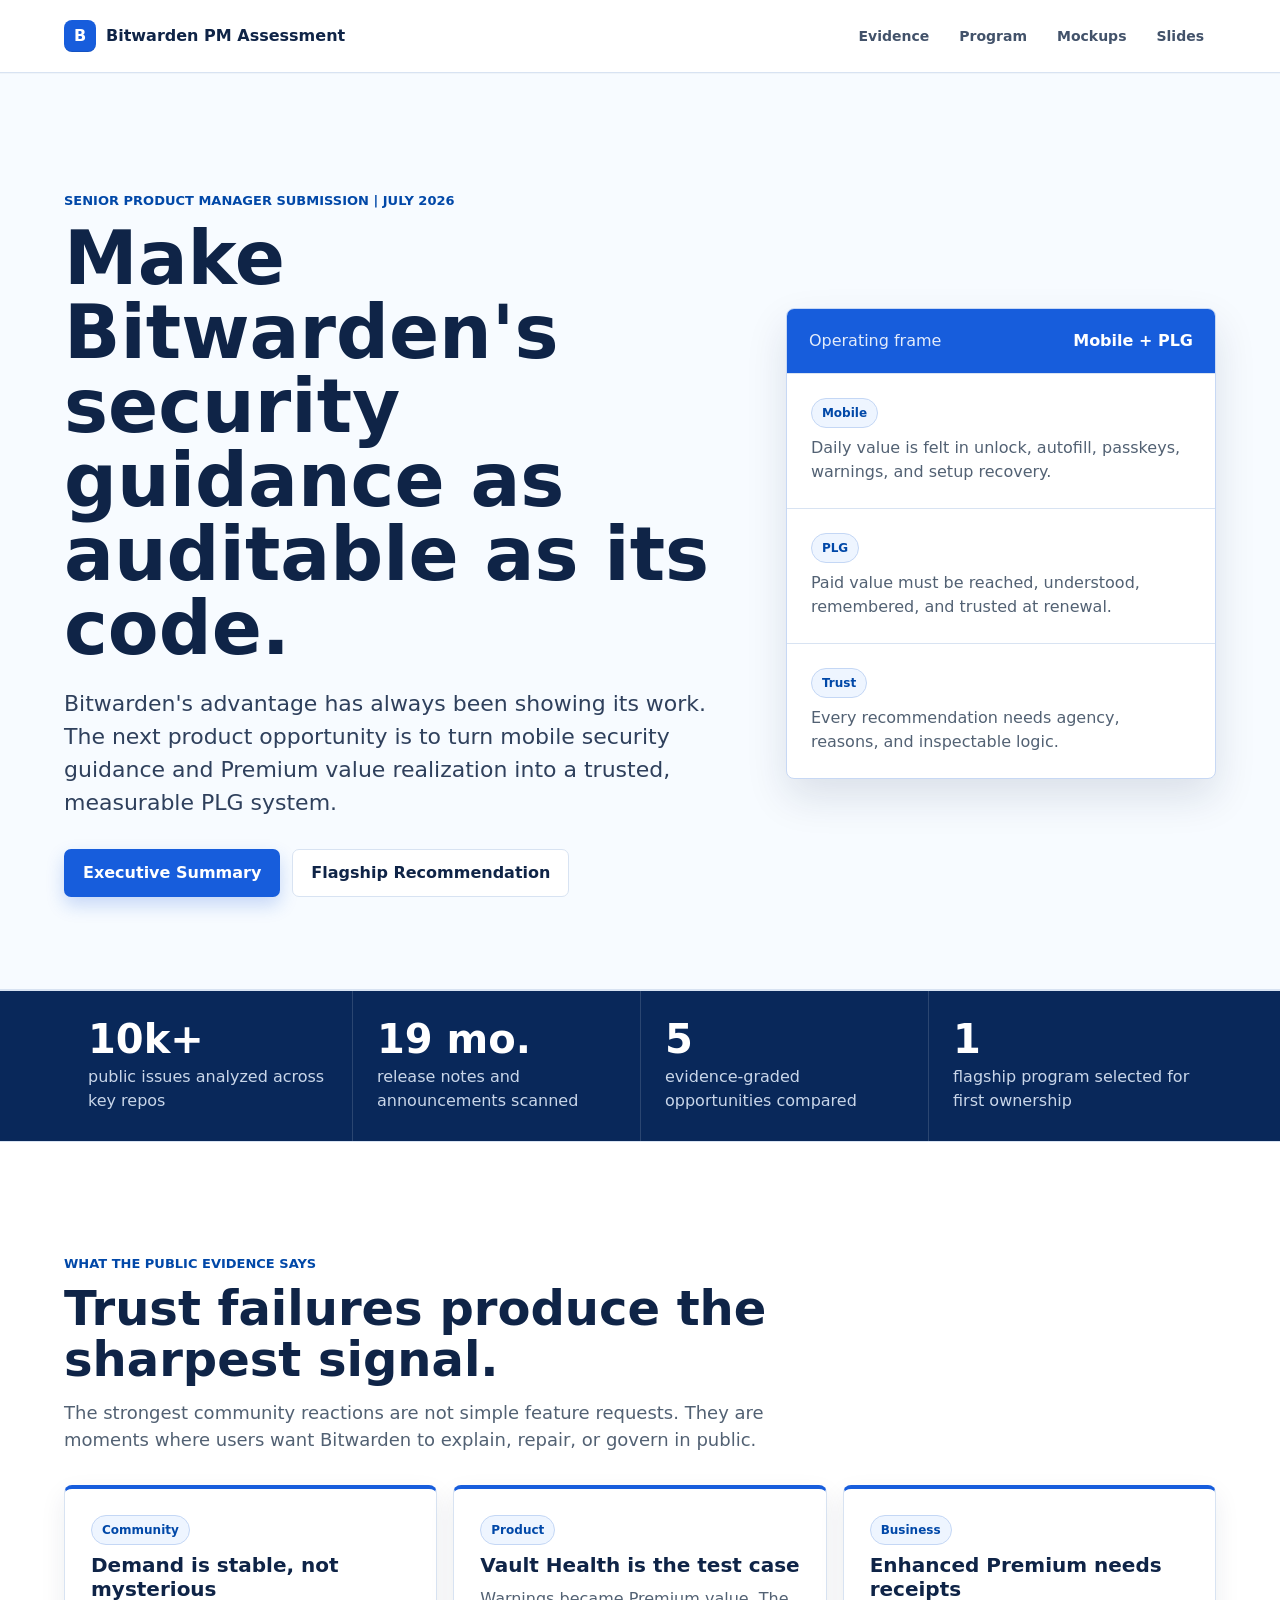
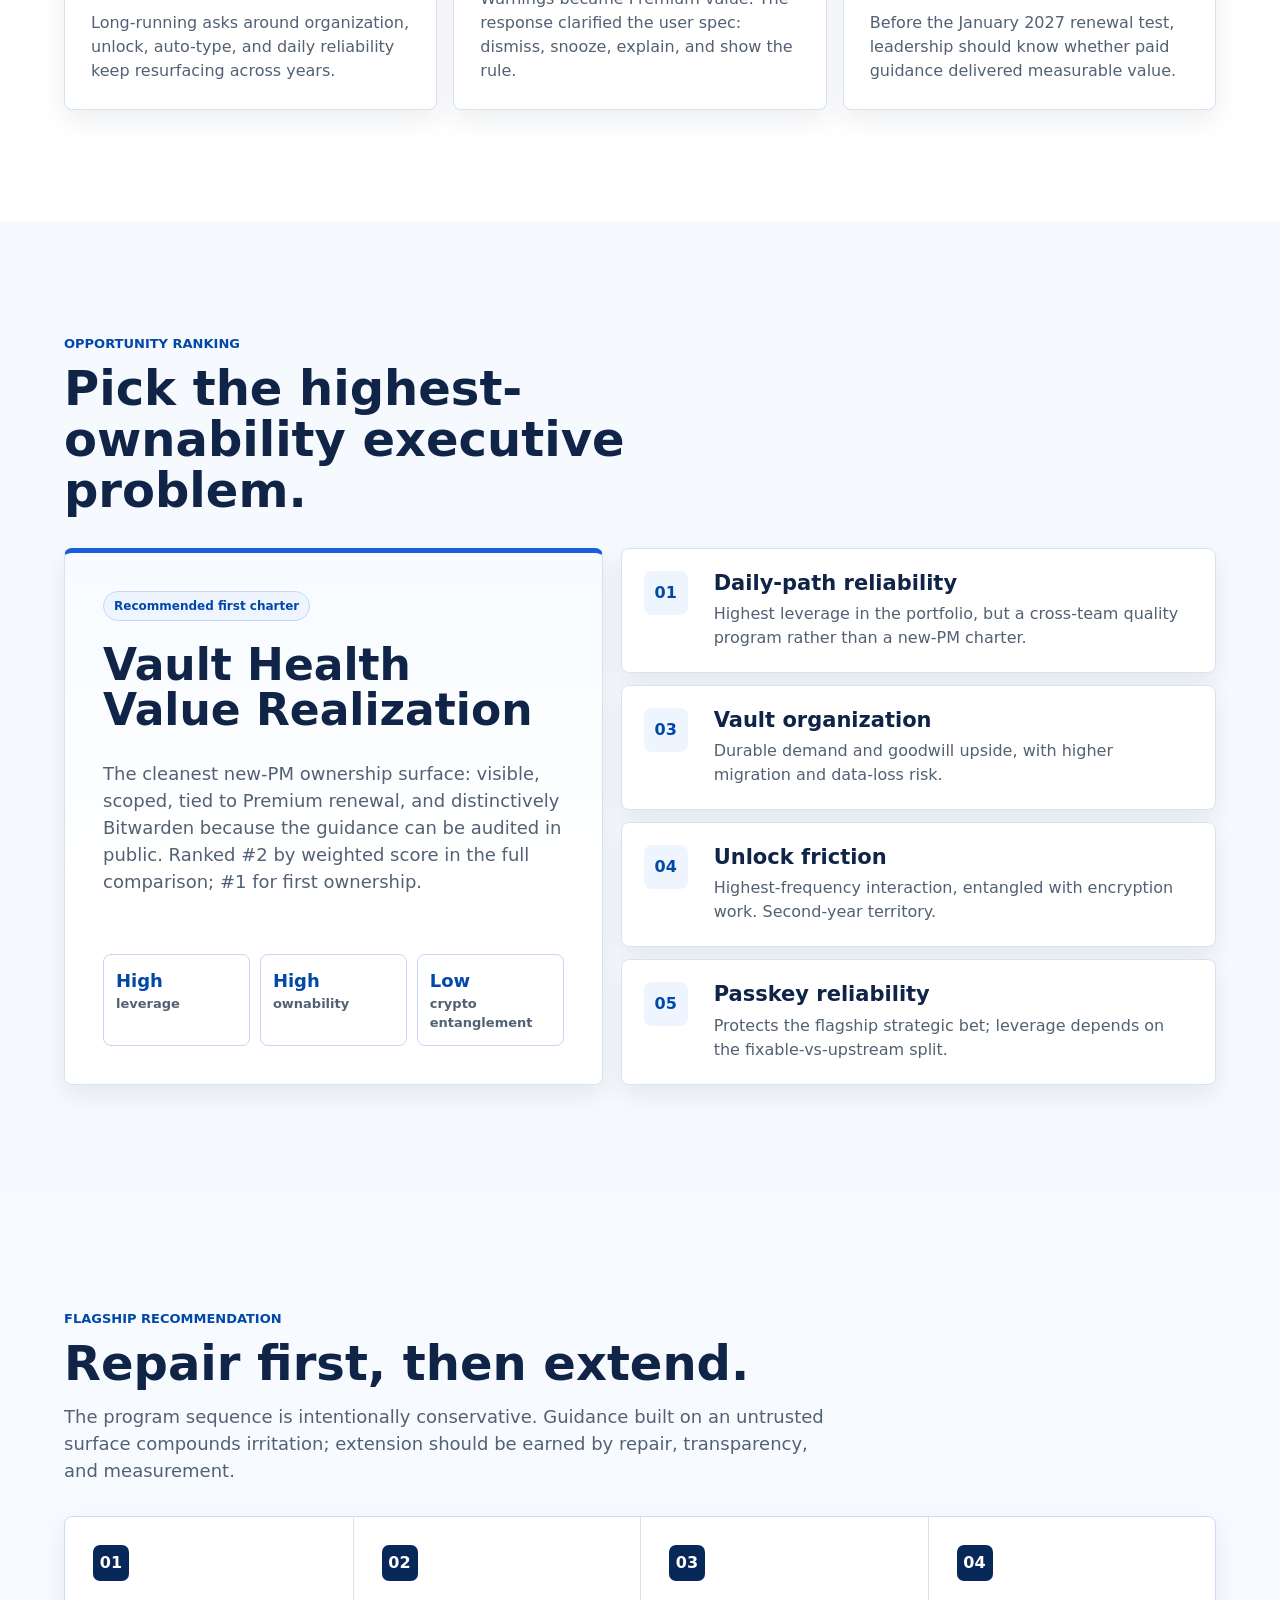
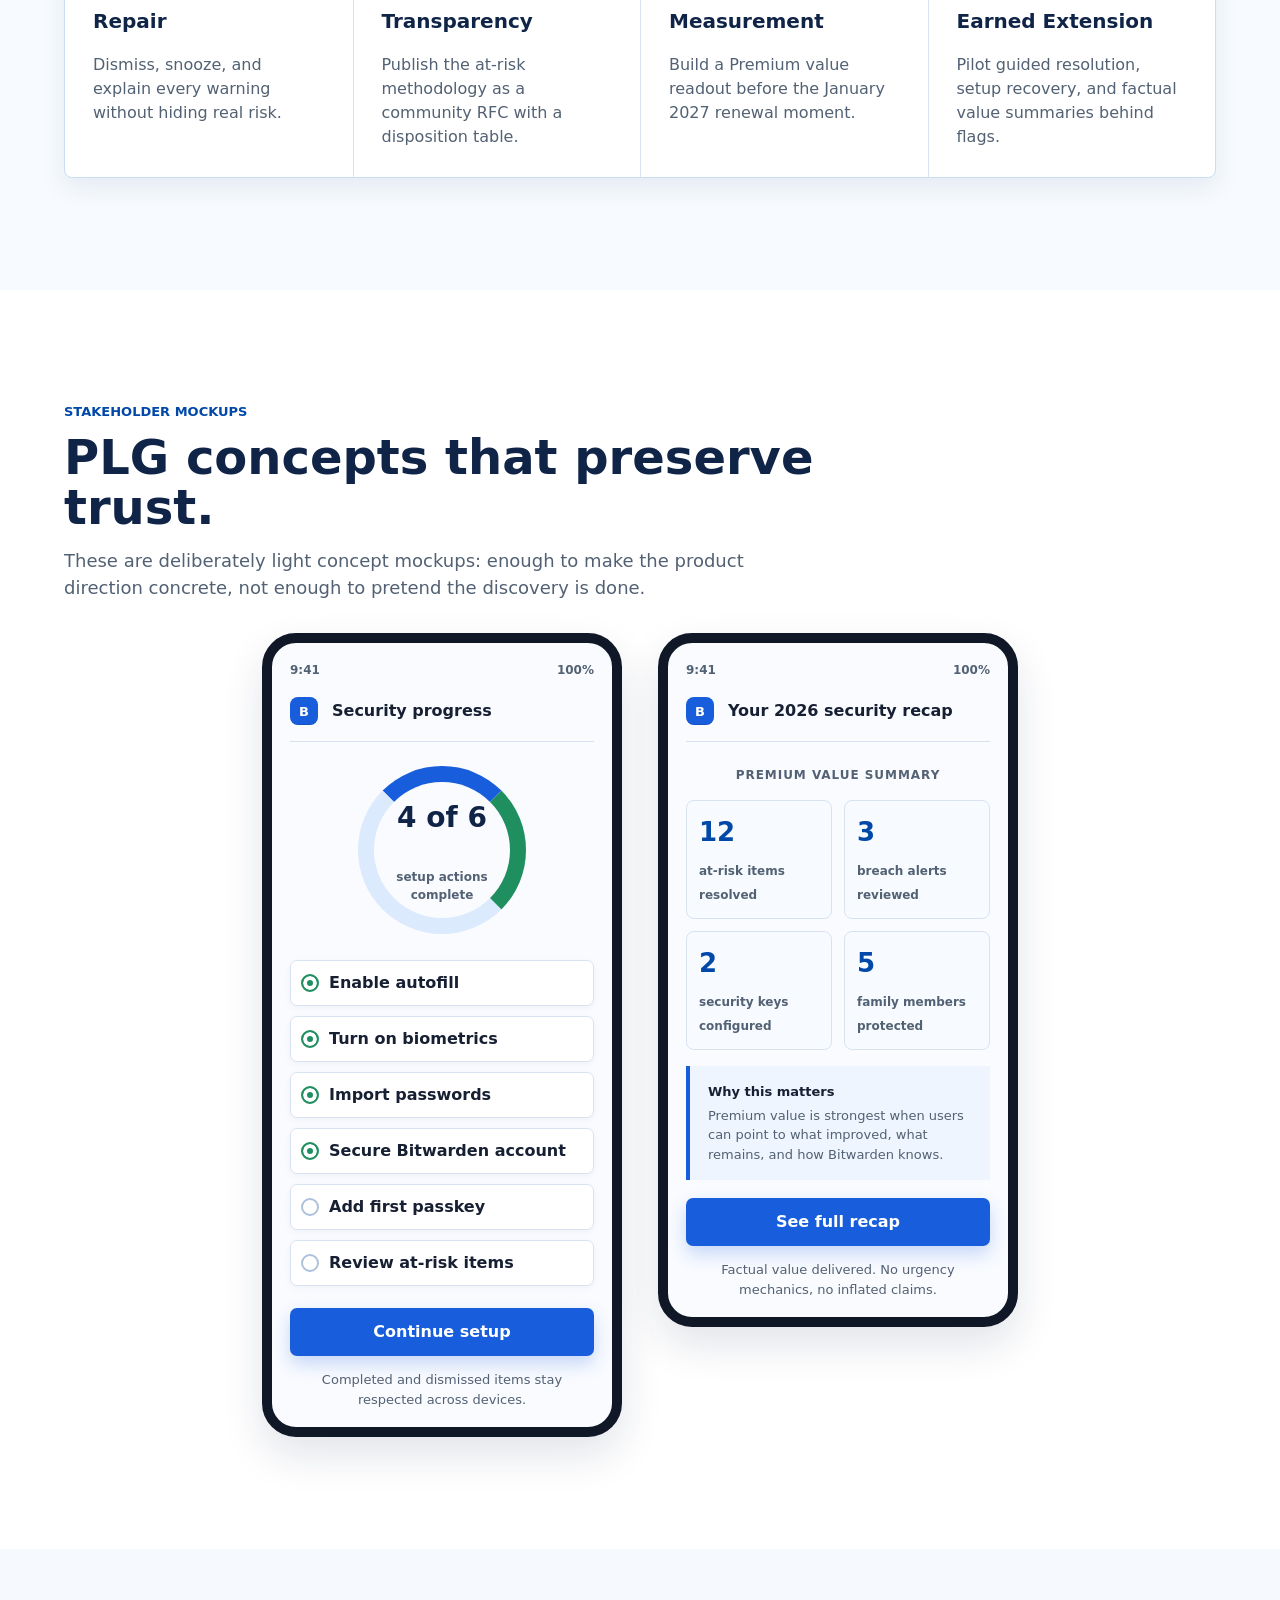
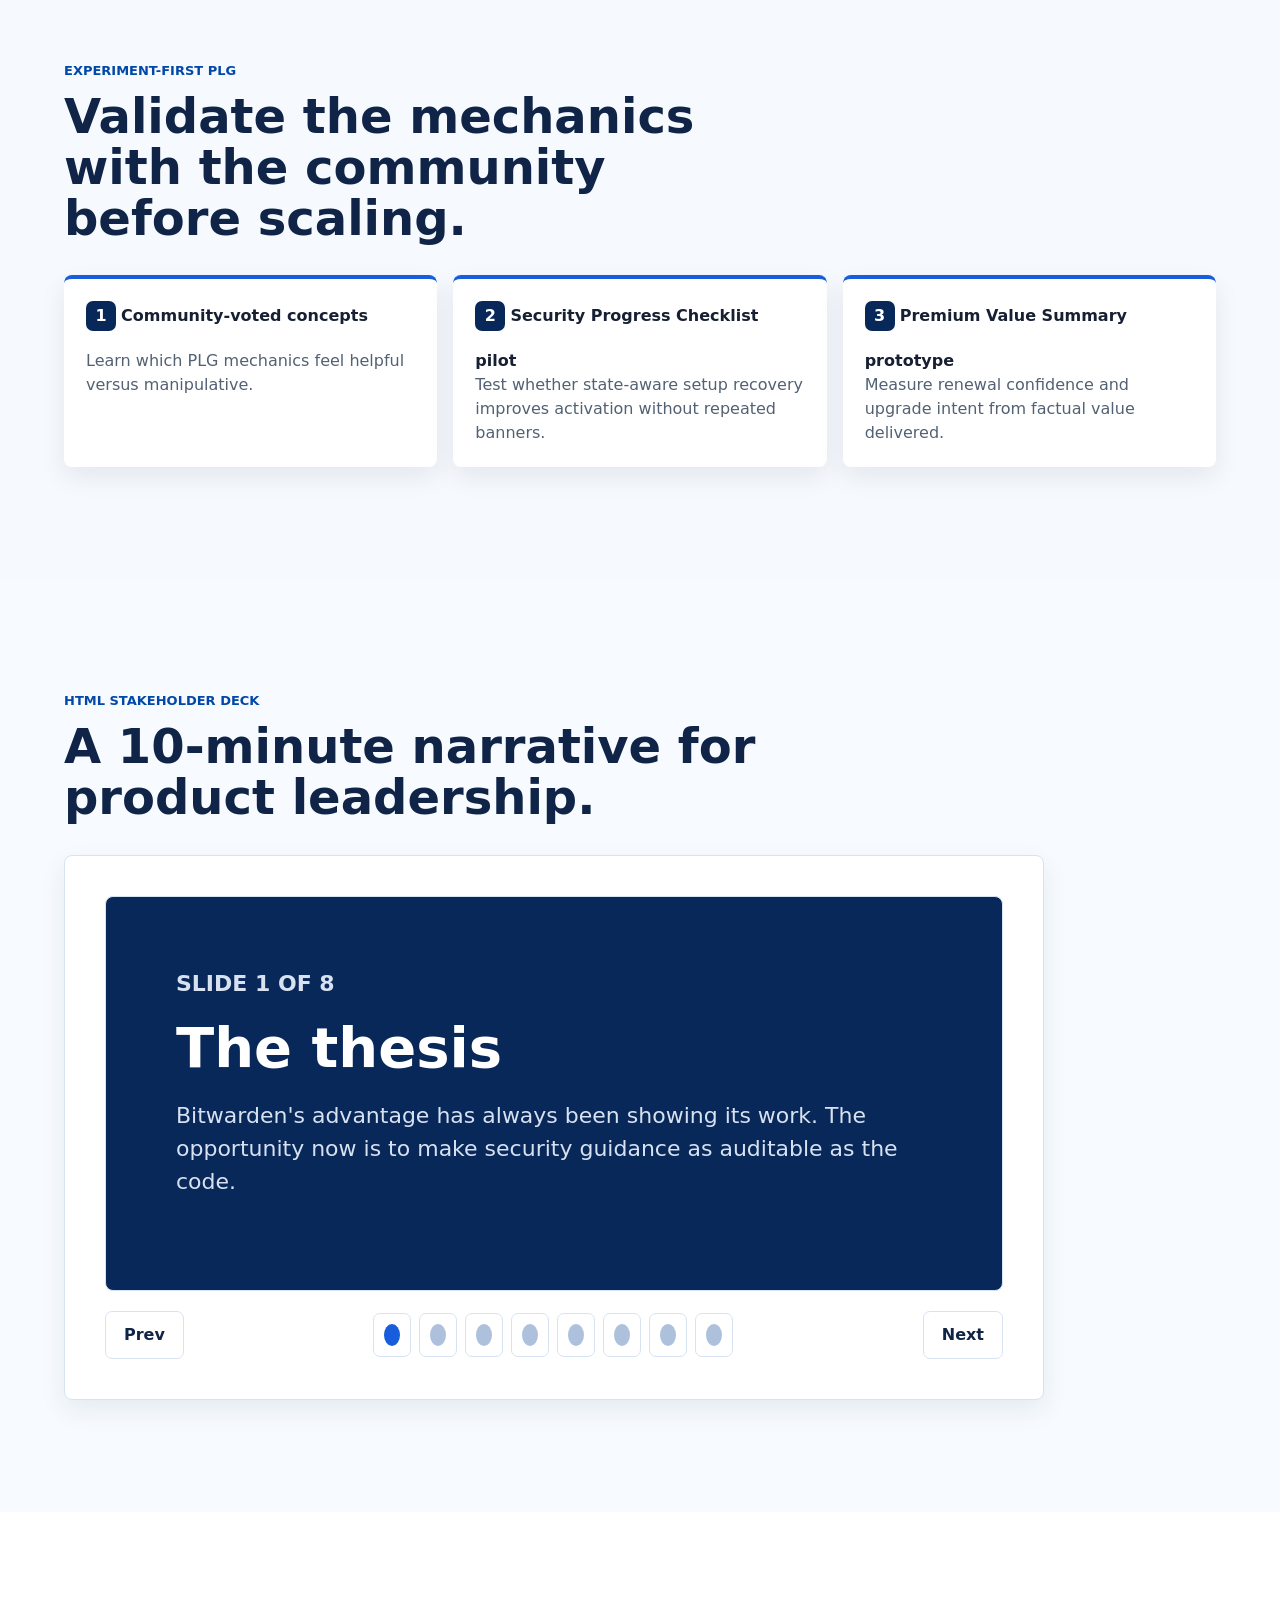
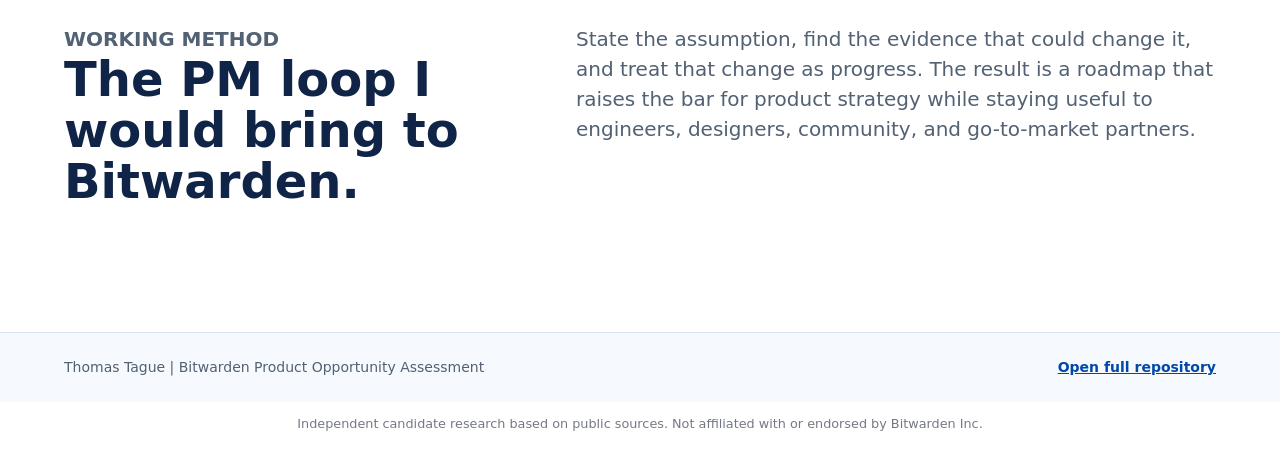
==== index.html @ 12ab2997 "Bitwarden Product Opportunity Assessment: public release Research-backed product opportunity assessm" ====
<!doctype html>
<html lang="en">
  <head>
    <meta charset="utf-8">
    <meta name="viewport" content="width=device-width, initial-scale=1">
    <title>Bitwarden Product Opportunity Assessment | Thomas Tague</title>
    <meta name="description" content="A stakeholder-facing Bitwarden product opportunity assessment focused on mobile, PLG, and trust.">
    <link rel="stylesheet" href="styles.css">
  </head>
  <body>
    <a class="skip-link" href="#top">Skip to main content</a>
    <header class="site-header">
      <a class="brand" href="#top" aria-label="Bitwarden Product Opportunity Assessment home">
        <span class="shield" aria-hidden="true">B</span>
        <span>Bitwarden PM Assessment</span>
      </a>
      <nav class="top-nav" aria-label="Primary navigation">
        <a href="#evidence">Evidence</a>
        <a href="#program">Program</a>
        <a href="#mockups">Mockups</a>
        <a href="#slides">Slides</a>
      </nav>
    </header>

    <main id="top">
      <section class="hero section-band">
        <div class="hero-copy">
          <p class="eyebrow">Senior Product Manager submission | July 2026</p>
          <h1>Make Bitwarden's security guidance as auditable as its code.</h1>
          <p class="lede">
            Bitwarden's advantage has always been showing its work. The next product opportunity is to turn
            mobile security guidance and Premium value realization into a trusted, measurable PLG system.
          </p>
          <div class="hero-actions" aria-label="Key documents">
            <a class="button primary" href="executive-summary.html">Executive Summary</a>
            <a class="button secondary" href="flagship-recommendation.html">Flagship Recommendation</a>
          </div>
        </div>
        <aside class="strategy-panel" aria-label="Assessment focus">
          <div class="panel-topline">
            <span>Operating frame</span>
            <strong>Mobile + PLG</strong>
          </div>
          <div class="frame-stack">
            <div>
              <span class="frame-label">Mobile</span>
              <p>Daily value is felt in unlock, autofill, passkeys, warnings, and setup recovery.</p>
            </div>
            <div>
              <span class="frame-label">PLG</span>
              <p>Paid value must be reached, understood, remembered, and trusted at renewal.</p>
            </div>
            <div>
              <span class="frame-label">Trust</span>
              <p>Every recommendation needs agency, reasons, and inspectable logic.</p>
            </div>
          </div>
        </aside>
      </section>

      <section class="metrics-strip" aria-label="Evidence summary">
        <div><strong>10k+</strong><span>public issues analyzed across key repos</span></div>
        <div><strong>19 mo.</strong><span>release notes and announcements scanned</span></div>
        <div><strong>5</strong><span>evidence-graded opportunities compared</span></div>
        <div><strong>1</strong><span>flagship program selected for first ownership</span></div>
      </section>

      <section id="evidence" class="section">
        <div class="section-heading">
          <p class="eyebrow">What the public evidence says</p>
          <h2>Trust failures produce the sharpest signal.</h2>
          <p>
            The strongest community reactions are not simple feature requests. They are moments where users
            want Bitwarden to explain, repair, or govern in public.
          </p>
        </div>
        <div class="evidence-grid">
          <article class="evidence-card">
            <span class="tag">Community</span>
            <h3>Demand is stable, not mysterious</h3>
            <p>Long-running asks around organization, unlock, auto-type, and daily reliability keep resurfacing across years.</p>
          </article>
          <article class="evidence-card">
            <span class="tag">Product</span>
            <h3>Vault Health is the test case</h3>
            <p>Warnings became Premium value. The response clarified the user spec: dismiss, snooze, explain, and show the rule.</p>
          </article>
          <article class="evidence-card">
            <span class="tag">Business</span>
            <h3>Enhanced Premium needs receipts</h3>
            <p>Before the January 2027 renewal test, leadership should know whether paid guidance delivered measurable value.</p>
          </article>
        </div>
      </section>

      <section class="section opportunity-section" aria-label="Opportunity comparison">
        <div class="section-heading compact">
          <p class="eyebrow">Opportunity ranking</p>
          <h2>Pick the highest-ownability executive problem.</h2>
        </div>
        <div class="decision-board">
          <article class="decision-primary">
            <span class="tag">Recommended first charter</span>
            <h3>Vault Health Value Realization</h3>
            <p>
              The cleanest new-PM ownership surface: visible, scoped, tied to Premium renewal,
              and distinctively Bitwarden because the guidance can be audited in public. Ranked #2 by
              weighted score in the full comparison; #1 for first ownership.
            </p>
            <div class="score-row" aria-label="Vault Health scoring">
              <span><strong>High</strong> leverage</span>
              <span><strong>High</strong> ownability</span>
              <span><strong>Low</strong> crypto entanglement</span>
            </div>
          </article>

          <div class="decision-list" aria-label="Other high-value opportunities">
            <article>
              <span class="decision-rank">01</span>
              <div>
                <h3>Daily-path reliability</h3>
                <p>Highest leverage in the portfolio, but a cross-team quality program rather than a new-PM charter.</p>
              </div>
            </article>
            <article>
              <span class="decision-rank">03</span>
              <div>
                <h3>Vault organization</h3>
                <p>Durable demand and goodwill upside, with higher migration and data-loss risk.</p>
              </div>
            </article>
            <article>
              <span class="decision-rank">04</span>
              <div>
                <h3>Unlock friction</h3>
                <p>Highest-frequency interaction, entangled with encryption work. Second-year territory.</p>
              </div>
            </article>
            <article>
              <span class="decision-rank">05</span>
              <div>
                <h3>Passkey reliability</h3>
                <p>Protects the flagship strategic bet; leverage depends on the fixable-vs-upstream split.</p>
              </div>
            </article>
          </div>
        </div>
      </section>

      <section id="program" class="section-band program">
        <div class="section-heading">
          <p class="eyebrow">Flagship recommendation</p>
          <h2>Repair first, then extend.</h2>
          <p>
            The program sequence is intentionally conservative. Guidance built on an untrusted surface compounds
            irritation; extension should be earned by repair, transparency, and measurement.
          </p>
        </div>
        <ol class="timeline">
          <li>
            <span class="step-number">01</span>
            <h3>Repair</h3>
            <p>Dismiss, snooze, and explain every warning without hiding real risk.</p>
          </li>
          <li>
            <span class="step-number">02</span>
            <h3>Transparency</h3>
            <p>Publish the at-risk methodology as a community RFC with a disposition table.</p>
          </li>
          <li>
            <span class="step-number">03</span>
            <h3>Measurement</h3>
            <p>Build a Premium value readout before the January 2027 renewal moment.</p>
          </li>
          <li>
            <span class="step-number">04</span>
            <h3>Earned Extension</h3>
            <p>Pilot guided resolution, setup recovery, and factual value summaries behind flags.</p>
          </li>
        </ol>
      </section>

      <section id="mockups" class="section">
        <div class="section-heading">
          <p class="eyebrow">Stakeholder mockups</p>
          <h2>PLG concepts that preserve trust.</h2>
          <p>
            These are deliberately light concept mockups: enough to make the product direction concrete, not enough
            to pretend the discovery is done.
          </p>
        </div>
        <div class="mockup-grid">
          <article class="phone-frame" aria-label="Security Progress Checklist mobile mockup">
            <div class="phone-status"><span>9:41</span><span>100%</span></div>
            <div class="app-bar">
              <span class="mini-shield">B</span>
              <strong>Security progress</strong>
            </div>
            <div class="progress-ring">
              <span>4 of 6</span>
              <small>setup actions complete</small>
            </div>
            <ul class="checklist">
              <li class="done"><span></span>Enable autofill</li>
              <li class="done"><span></span>Turn on biometrics</li>
              <li class="done"><span></span>Import passwords</li>
              <li class="done"><span></span>Secure Bitwarden account</li>
              <li><span></span>Add first passkey</li>
              <li><span></span>Review at-risk items</li>
            </ul>
            <button class="mock-button">Continue setup</button>
            <p class="microcopy">Completed and dismissed items stay respected across devices.</p>
          </article>

          <article class="phone-frame" aria-label="Premium Value Summary mobile mockup">
            <div class="phone-status"><span>9:41</span><span>100%</span></div>
            <div class="app-bar">
              <span class="mini-shield">B</span>
              <strong>Your 2026 security recap</strong>
            </div>
            <p class="summary-lede">Premium Value Summary</p>
            <div class="summary-metrics">
              <div><strong>12</strong><span>at-risk items resolved</span></div>
              <div><strong>3</strong><span>breach alerts reviewed</span></div>
              <div><strong>2</strong><span>security keys configured</span></div>
              <div><strong>5</strong><span>family members protected</span></div>
            </div>
            <div class="summary-note">
              <strong>Why this matters</strong>
              <p>Premium value is strongest when users can point to what improved, what remains, and how Bitwarden knows.</p>
            </div>
            <button class="mock-button">See full recap</button>
            <p class="microcopy">Factual value delivered. No urgency mechanics, no inflated claims.</p>
          </article>
        </div>
      </section>

      <section class="section experiment-section">
        <div class="section-heading compact">
          <p class="eyebrow">Experiment-first PLG</p>
          <h2>Validate the mechanics with the community before scaling.</h2>
        </div>
        <div class="experiment-list">
          <div>
            <span class="order">1</span>
            <strong>Community-voted concepts</strong>
            <p>Learn which PLG mechanics feel helpful versus manipulative.</p>
          </div>
          <div>
            <span class="order">2</span>
            <strong>Security Progress Checklist pilot</strong>
            <p>Test whether state-aware setup recovery improves activation without repeated banners.</p>
          </div>
          <div>
            <span class="order">3</span>
            <strong>Premium Value Summary prototype</strong>
            <p>Measure renewal confidence and upgrade intent from factual value delivered.</p>
          </div>
        </div>
      </section>

      <section id="slides" class="section-band slides-section">
        <div class="section-heading">
          <p class="eyebrow">HTML stakeholder deck</p>
          <h2>A 10-minute narrative for product leadership.</h2>
        </div>
        <div class="deck-shell">
          <article class="slide" aria-live="polite">
            <p class="slide-kicker" id="slide-kicker">Slide 1 of 8</p>
            <h3 id="slide-title"></h3>
            <p id="slide-body"></p>
          </article>
          <div class="deck-controls" aria-label="Slide controls">
            <button id="prev-slide" type="button" aria-label="Previous slide">Prev</button>
            <div class="slide-dots" id="slide-dots" aria-label="Slide position"></div>
            <button id="next-slide" type="button" aria-label="Next slide">Next</button>
          </div>
        </div>
      </section>

      <section class="section closing">
        <div>
          <p class="eyebrow">Working method</p>
          <h2>The PM loop I would bring to Bitwarden.</h2>
        </div>
        <p>
          State the assumption, find the evidence that could change it, and treat that change as progress. The result is
          a roadmap that raises the bar for product strategy while staying useful to engineers, designers, community,
          and go-to-market partners.
        </p>
      </section>
    </main>

    <footer class="footer">
      <span>Thomas Tague | Bitwarden Product Opportunity Assessment</span>
      <a href="https://github.com/ttague222/bitwarden-pm-portfolio">Open full repository</a>
    </footer>
    <p class="disclaimer">Independent candidate research based on public sources. Not affiliated with or endorsed by Bitwarden Inc.</p>

    <script src="app.js"></script>
  </body>
</html>
---- styles.css ----
:root {
  --blue-900: #073b7a;
  --blue-700: #175ddc;
  --blue-600: #1a75ff;
  --blue-800: #0148a8;
  --blue-050: #eef5ff;
  --blue-025: #f7fbff;
  --navy: #0f2447;
  --ink: #172033;
  --muted: #526173;
  --line: #d8e3f2;
  --surface: #ffffff;
  --surface-soft: #f6f9fd;
  --green: #1f8f5f;
  --amber: #b7791f;
  --shadow: 0 18px 42px rgba(15, 36, 71, 0.12);
  --shadow-soft: 0 10px 26px rgba(15, 36, 71, 0.08);
}

* {
  box-sizing: border-box;
}

html {
  scroll-behavior: smooth;
}

body {
  margin: 0;
  color: var(--ink);
  font-family: Inter, ui-sans-serif, system-ui, -apple-system, BlinkMacSystemFont, "Segoe UI", sans-serif;
  background: var(--surface);
  line-height: 1.5;
  text-rendering: optimizeLegibility;
}

.skip-link {
  position: fixed;
  top: 12px;
  left: 12px;
  z-index: 100;
  transform: translateY(-140%);
  border-radius: 7px;
  padding: 10px 14px;
  background: var(--navy);
  color: white;
  font-weight: 800;
  text-decoration: none;
  transition: transform 160ms ease;
}

.skip-link:focus {
  transform: translateY(0);
}

a {
  color: inherit;
}

.site-header {
  position: sticky;
  top: 0;
  z-index: 10;
  display: flex;
  align-items: center;
  justify-content: space-between;
  gap: 24px;
  min-height: 68px;
  padding: 14px clamp(18px, 5vw, 64px);
  border-bottom: 1px solid var(--line);
  background: rgba(255, 255, 255, 0.96);
  box-shadow: 0 1px 0 rgba(15, 36, 71, 0.03);
  backdrop-filter: blur(14px);
}

.brand,
.top-nav,
.hero-actions,
.deck-controls,
.footer {
  display: flex;
  align-items: center;
}

.brand {
  gap: 10px;
  font-weight: 800;
  text-decoration: none;
  color: var(--navy);
}

.shield,
.mini-shield {
  display: inline-grid;
  place-items: center;
  width: 32px;
  height: 32px;
  border-radius: 8px;
  background: var(--blue-700);
  color: white;
  font-weight: 800;
  box-shadow: inset 0 -1px 0 rgba(0, 0, 0, 0.12);
}

.top-nav {
  gap: 6px;
}

.top-nav a {
  display: inline-flex;
  align-items: center;
  min-height: 44px;
  padding: 10px 12px;
  border-radius: 7px;
  color: #42526a;
  font-size: 14px;
  font-weight: 700;
  text-decoration: none;
}

.top-nav a:hover {
  background: var(--blue-050);
  color: var(--blue-800);
}

.top-nav a:focus-visible,
.button:focus-visible,
.mock-button:focus-visible,
.deck-controls button:focus-visible,
.slide-dot:focus-visible {
  outline: 3px solid rgba(23, 93, 220, 0.35);
  outline-offset: 2px;
}

.section,
.section-band,
.metrics-strip {
  padding-inline: clamp(18px, 5vw, 64px);
}

.hero {
  display: grid;
  grid-template-columns: minmax(0, 1.2fr) minmax(320px, 0.8fr);
  gap: clamp(32px, 6vw, 84px);
  align-items: center;
  min-height: calc(92vh - 68px);
  padding-block: clamp(68px, 10vw, 118px) clamp(52px, 8vw, 92px);
  background: var(--blue-025);
  border-bottom: 1px solid var(--line);
}

.eyebrow {
  margin: 0 0 10px;
  color: var(--blue-800);
  font-size: 13px;
  font-weight: 800;
  letter-spacing: 0;
  text-transform: uppercase;
}

h1,
h2,
h3,
p {
  margin-top: 0;
}

h1 {
  max-width: 860px;
  margin-bottom: 22px;
  color: var(--navy);
  font-size: clamp(42px, 6.4vw, 74px);
  line-height: 1;
  letter-spacing: 0;
}

h2 {
  margin-bottom: 14px;
  color: var(--navy);
  font-size: clamp(30px, 4vw, 48px);
  line-height: 1.06;
  letter-spacing: 0;
}

h3 {
  color: var(--navy);
  font-size: 20px;
  line-height: 1.2;
  letter-spacing: 0;
}

.lede {
  max-width: 760px;
  margin-bottom: 30px;
  color: #2f405c;
  font-size: clamp(18px, 2vw, 22px);
}

.hero-actions {
  flex-wrap: wrap;
  gap: 12px;
}

.button,
.mock-button,
.deck-controls button {
  min-height: 44px;
  border: 1px solid transparent;
  border-radius: 7px;
  padding: 11px 18px;
  font: inherit;
  font-weight: 800;
  text-decoration: none;
  cursor: pointer;
  touch-action: manipulation;
  transition: background 160ms ease, border-color 160ms ease, color 160ms ease, transform 160ms ease, box-shadow 160ms ease;
}

.button.primary,
.mock-button {
  background: var(--blue-700);
  color: white;
  box-shadow: 0 8px 18px rgba(23, 93, 220, 0.22);
}

.button.secondary,
.deck-controls button {
  border-color: var(--line);
  background: white;
  color: var(--navy);
}

.button:hover,
.mock-button:hover,
.deck-controls button:hover {
  transform: translateY(-1px);
}

.button.primary:hover,
.mock-button:hover {
  background: var(--blue-800);
  box-shadow: 0 10px 22px rgba(23, 93, 220, 0.28);
}

.button.secondary:hover,
.deck-controls button:hover {
  border-color: #b8cae4;
  background: var(--blue-050);
}

.strategy-panel {
  border: 1px solid #c7d8f4;
  border-radius: 8px;
  background: white;
  box-shadow: var(--shadow);
  overflow: hidden;
}

.panel-topline {
  display: flex;
  justify-content: space-between;
  gap: 12px;
  padding: 20px 22px;
  background: var(--blue-700);
  color: white;
}

.panel-topline span {
  opacity: 0.88;
}

.frame-stack {
  display: grid;
}

.frame-stack div {
  padding: 24px;
  border-top: 1px solid var(--line);
}

.frame-label,
.tag {
  display: inline-flex;
  width: fit-content;
  margin-bottom: 8px;
  border: 1px solid #c4d7f5;
  border-radius: 999px;
  padding: 5px 10px;
  background: var(--blue-050);
  color: var(--blue-800);
  font-size: 12px;
  font-weight: 800;
}

.frame-stack p,
.evidence-card p,
.timeline p,
.experiment-list p,
.summary-header p,
.summary-note p,
.closing p {
  margin-bottom: 0;
  color: var(--muted);
}

.metrics-strip {
  display: grid;
  grid-template-columns: repeat(4, 1fr);
  border-block: 1px solid var(--line);
  background: #09285a;
  color: white;
}

.metrics-strip div {
  min-height: 132px;
  padding: 28px 24px;
  border-left: 1px solid rgba(255, 255, 255, 0.14);
}

.metrics-strip div:first-child {
  border-left: 0;
}

.metrics-strip strong {
  display: block;
  margin-bottom: 6px;
  font-size: clamp(30px, 3.5vw, 40px);
  line-height: 1;
}

.metrics-strip span {
  color: #c9d6e9;
}

.section,
.section-band.program,
.slides-section {
  padding-block: clamp(58px, 9vw, 112px);
}

.section-heading {
  max-width: 820px;
  margin-bottom: 32px;
}

.section-heading.compact {
  max-width: 680px;
}

.section-heading p:not(.eyebrow) {
  color: var(--muted);
  font-size: 18px;
  max-width: 760px;
}

.evidence-grid,
.mockup-grid,
.experiment-list {
  display: grid;
  grid-template-columns: repeat(3, 1fr);
  gap: 16px;
}

.evidence-card,
.value-summary,
.deck-shell {
  border: 1px solid var(--line);
  border-radius: 8px;
  background: var(--surface);
  box-shadow: var(--shadow-soft);
}

.evidence-card {
  padding: 26px;
  border-top: 4px solid var(--blue-700);
}

.evidence-card h3 {
  margin-bottom: 10px;
}

.opportunity-section {
  background: var(--surface-soft);
}

.decision-board {
  display: grid;
  grid-template-columns: minmax(320px, 0.95fr) minmax(360px, 1.05fr);
  gap: 18px;
  align-items: stretch;
  max-width: 1180px;
}

.decision-primary,
.decision-list article {
  border: 1px solid var(--line);
  border-radius: 8px;
  background: white;
  box-shadow: var(--shadow-soft);
}

.decision-primary {
  display: flex;
  flex-direction: column;
  justify-content: space-between;
  min-height: 360px;
  padding: clamp(26px, 4vw, 38px);
  border-top: 5px solid var(--blue-700);
  background: linear-gradient(180deg, var(--blue-025), #ffffff 62%);
}

.decision-primary h3 {
  max-width: 520px;
  margin-bottom: 14px;
  font-size: clamp(30px, 4vw, 44px);
  line-height: 1.04;
}

.decision-primary p {
  max-width: 640px;
  color: var(--muted);
  font-size: 18px;
}

.score-row {
  display: grid;
  grid-template-columns: repeat(3, minmax(0, 1fr));
  gap: 10px;
  margin-top: 28px;
}

.score-row span {
  min-height: 70px;
  border: 1px solid #c4d7f5;
  border-radius: 8px;
  padding: 12px;
  background: white;
  color: var(--muted);
  font-size: 13px;
  font-weight: 700;
}

.score-row strong {
  display: block;
  color: var(--blue-800);
  font-size: 18px;
}

.decision-list {
  display: grid;
  gap: 12px;
}

.decision-list article {
  display: grid;
  grid-template-columns: 54px minmax(0, 1fr);
  gap: 16px;
  align-items: start;
  min-height: 112px;
  padding: 22px;
}

.decision-rank {
  display: inline-grid;
  place-items: center;
  width: 44px;
  height: 44px;
  border-radius: 8px;
  background: var(--blue-050);
  color: var(--blue-800);
  font-weight: 900;
}

.decision-list h3 {
  margin-bottom: 6px;
  font-size: 21px;
}

.decision-list p {
  margin-bottom: 0;
  color: var(--muted);
}

.program,
.slides-section {
  background: var(--blue-025);
}

.timeline {
  display: grid;
  grid-template-columns: repeat(4, 1fr);
  gap: 0;
  margin: 0;
  padding: 0;
  list-style: none;
  border: 1px solid #cbdcf5;
  border-radius: 8px;
  background: white;
  overflow: hidden;
  box-shadow: var(--shadow-soft);
}

.timeline li {
  min-height: 238px;
  padding: 28px;
  border-left: 1px solid var(--line);
}

.timeline li:first-child {
  border-left: 0;
}

.step-number,
.order {
  display: inline-grid;
  place-items: center;
  width: 36px;
  height: 36px;
  margin-bottom: 28px;
  border-radius: 7px;
  background: #09285a;
  color: white;
  font-weight: 800;
}

.mockup-grid {
  grid-template-columns: repeat(auto-fit, minmax(300px, 380px));
  justify-content: center;
  align-items: start;
}

.phone-frame {
  max-width: 360px;
  min-height: 680px;
  margin-inline: auto;
  border: 10px solid #101827;
  border-radius: 34px;
  padding: 18px;
  background: #f9fbff;
  box-shadow: var(--shadow);
}

.phone-status,
.app-bar {
  display: flex;
  align-items: center;
  justify-content: space-between;
  gap: 14px;
}

.phone-status {
  margin-bottom: 18px;
  color: var(--muted);
  font-size: 12px;
  font-weight: 700;
}

.app-bar {
  justify-content: flex-start;
  margin-bottom: 24px;
  border-bottom: 1px solid var(--line);
  padding-bottom: 16px;
}

.mini-shield {
  width: 28px;
  height: 28px;
  font-size: 13px;
}

.progress-ring {
  display: grid;
  place-items: center;
  width: 168px;
  height: 168px;
  margin: 0 auto 26px;
  border: 16px solid #dceafe;
  border-top-color: var(--blue-700);
  border-right-color: var(--green);
  border-radius: 50%;
  text-align: center;
}

.progress-ring span {
  display: block;
  color: var(--navy);
  font-size: 28px;
  font-weight: 900;
}

.progress-ring small {
  display: block;
  max-width: 96px;
  color: var(--muted);
  font-size: 12px;
  font-weight: 700;
}

.checklist {
  display: grid;
  gap: 10px;
  margin: 0 0 22px;
  padding: 0;
  list-style: none;
}

.checklist li {
  display: flex;
  align-items: center;
  gap: 10px;
  min-height: 44px;
  border: 1px solid var(--line);
  border-radius: 7px;
  padding: 10px;
  font-weight: 700;
  background: white;
  box-shadow: 0 2px 8px rgba(15, 36, 71, 0.04);
}

.checklist span {
  width: 18px;
  height: 18px;
  border: 2px solid #adc0dc;
  border-radius: 50%;
}

.checklist .done span {
  border-color: var(--green);
  background: var(--green);
  box-shadow: inset 0 0 0 4px white;
}

.mock-button {
  width: 100%;
}

.microcopy {
  margin: 14px 0 0;
  color: var(--muted);
  font-size: 13px;
  text-align: center;
}

.value-summary {
  padding: clamp(24px, 4vw, 42px);
  border-top: 4px solid var(--blue-700);
}

.summary-metrics {
  display: grid;
  grid-template-columns: repeat(4, 1fr);
  gap: 12px;
  margin: 28px 0;
}

.summary-metrics div {
  min-height: 128px;
  border: 1px solid var(--line);
  border-radius: 8px;
  padding: 18px;
  background: var(--blue-025);
}

.summary-metrics strong {
  display: block;
  margin-bottom: 6px;
  color: var(--blue-800);
  font-size: 34px;
}

.summary-metrics span {
  color: var(--muted);
  font-weight: 700;
}

.summary-note {
  border-left: 4px solid var(--blue-700);
  padding: 16px 18px;
  background: var(--blue-050);
}

.experiment-section {
  background: var(--surface-soft);
}

.experiment-list {
  grid-template-columns: repeat(3, 1fr);
}

.experiment-list div {
  border-top: 4px solid var(--blue-700);
  border-radius: 8px;
  padding: 22px;
  background: white;
  box-shadow: var(--shadow-soft);
}

.order {
  width: 30px;
  height: 30px;
  margin-bottom: 18px;
}

.deck-shell {
  max-width: 980px;
  padding: clamp(20px, 4vw, 40px);
}

.slide {
  min-height: 330px;
  display: flex;
  flex-direction: column;
  justify-content: center;
  border: 1px solid var(--line);
  border-radius: 8px;
  padding: clamp(28px, 6vw, 70px);
  background: #09285a;
  color: white;
}

.slide h3 {
  max-width: 760px;
  margin-bottom: 18px;
  color: white;
  font-size: clamp(30px, 5vw, 56px);
}

.slide p {
  max-width: 780px;
  color: #d7e1f0;
  font-size: clamp(17px, 2vw, 22px);
}

.slide-kicker {
  margin-bottom: 14px;
  color: #a9c8ff;
  font-size: 13px;
  font-weight: 900;
  text-transform: uppercase;
}

.deck-controls {
  justify-content: space-between;
  gap: 18px;
  margin-top: 20px;
}

.slide-dots {
  display: flex;
  flex-wrap: wrap;
  justify-content: center;
  gap: 8px;
}

.slide-dot {
  position: relative;
  width: 30px;
  height: 30px;
  border: 0;
  border-radius: 50%;
  background: transparent;
  cursor: pointer;
  touch-action: manipulation;
}

.slide-dot::after {
  content: "";
  position: absolute;
  inset: 10px;
  border-radius: 50%;
  background: #adc0dc;
}

.slide-dot.active::after {
  background: var(--blue-700);
}

@media (prefers-reduced-motion: reduce) {
  *,
  *::before,
  *::after {
    scroll-behavior: auto !important;
    transition-duration: 0.01ms !important;
    animation-duration: 0.01ms !important;
    animation-iteration-count: 1 !important;
  }
}

.closing {
  display: grid;
  grid-template-columns: minmax(260px, 0.7fr) minmax(320px, 1fr);
  gap: clamp(26px, 5vw, 70px);
  align-items: start;
}

.closing p {
  font-size: 20px;
}

.footer {
  justify-content: space-between;
  gap: 18px;
  padding: 24px clamp(18px, 5vw, 64px);
  border-top: 1px solid var(--line);
  background: var(--surface-soft);
  color: var(--muted);
  font-size: 14px;
}

.footer a {
  color: var(--blue-800);
  font-weight: 800;
}

.doc-page {
  width: min(1120px, calc(100% - 36px));
  margin: 0 auto;
  padding-block: clamp(36px, 7vw, 80px);
}

.doc-hero {
  margin-bottom: clamp(12px, 3vw, 24px);
  border: 1px solid var(--line);
  border-radius: 8px;
  padding: clamp(28px, 6vw, 56px);
  background: var(--blue-025);
  box-shadow: var(--shadow-soft);
}

.doc-hero h1 {
  max-width: 920px;
  margin-bottom: 16px;
  font-size: clamp(40px, 6vw, 70px);
}

.doc-hero blockquote,
.doc-section blockquote,
.callout {
  margin: 24px 0 0;
  border-left: 4px solid var(--blue-700);
  padding: 18px 20px;
  background: var(--blue-050);
  color: var(--navy);
}

.doc-section {
  padding-block: clamp(34px, 6vw, 64px);
  border-bottom: 1px solid var(--line);
}

.doc-section:last-child {
  border-bottom: 0;
}

.doc-section h2 {
  font-size: clamp(28px, 4vw, 42px);
}

.doc-section > p {
  max-width: 820px;
  color: var(--muted);
  font-size: 18px;
}

.table-wrap {
  overflow-x: auto;
  border: 1px solid var(--line);
  border-radius: 8px;
  background: white;
  box-shadow: var(--shadow-soft);
}

table {
  width: 100%;
  border-collapse: collapse;
}

th,
td {
  padding: 17px 18px;
  border-bottom: 1px solid var(--line);
  text-align: left;
  vertical-align: top;
}

tr:last-child th,
tr:last-child td {
  border-bottom: 0;
}

th {
  width: 24%;
  background: var(--blue-025);
  color: var(--navy);
  font-size: 14px;
}

td {
  color: #31415d;
}

code {
  border: 1px solid var(--line);
  border-radius: 5px;
  padding: 1px 5px;
  background: var(--surface-soft);
  color: var(--blue-800);
  font-size: 0.92em;
}

.doc-grid,
.phase-list {
  display: grid;
  grid-template-columns: repeat(3, 1fr);
  gap: 16px;
}

.doc-grid article,
.phase-list article {
  border: 1px solid var(--line);
  border-radius: 8px;
  padding: 24px;
  background: white;
  box-shadow: var(--shadow-soft);
}

.doc-grid p,
.phase-list p {
  color: var(--muted);
}

.phase-list {
  grid-template-columns: repeat(2, 1fr);
}

@media (max-width: 980px) {
  .hero,
  .closing,
  .mockup-grid,
  .decision-board {
    grid-template-columns: 1fr;
  }

  .hero {
    min-height: auto;
  }

  .metrics-strip,
  .timeline,
  .evidence-grid,
  .experiment-list,
  .doc-grid,
  .phase-list,
  .summary-metrics {
    grid-template-columns: repeat(2, 1fr);
  }

  .timeline li:nth-child(odd),
  .metrics-strip div:nth-child(odd) {
    border-left: 0;
  }
}

@media (max-width: 720px) {
  .site-header {
    position: static;
    align-items: flex-start;
    flex-direction: column;
  }

  .top-nav {
    width: 100%;
    justify-content: space-between;
    overflow-x: auto;
  }

  .metrics-strip,
  .timeline,
  .evidence-grid,
  .experiment-list,
  .doc-grid,
  .phase-list,
  .summary-metrics {
    grid-template-columns: 1fr;
  }

  th,
  td {
    min-width: 220px;
  }

  .metrics-strip div,
  .timeline li {
    border-left: 0;
    border-top: 1px solid rgba(16, 35, 63, 0.12);
  }

  .decision-primary {
    min-height: auto;
  }

  .score-row {
    grid-template-columns: 1fr;
  }

  .decision-list article {
    grid-template-columns: 46px minmax(0, 1fr);
    padding: 18px;
  }

  .phone-frame {
    max-width: 330px;
    min-height: 650px;
  }

  .deck-controls {
    align-items: stretch;
    flex-direction: column;
  }
}

.disclaimer {
  max-width: 72rem;
  margin: 0 auto;
  padding: 0.75rem 1.5rem 2rem;
  font-size: 0.8rem;
  opacity: 0.6;
  text-align: center;
}

.summary-lede {
  margin: 0 0 16px;
  color: var(--muted);
  font-size: 12px;
  font-weight: 800;
  letter-spacing: 0.08em;
  text-transform: uppercase;
  text-align: center;
}

.phone-frame .summary-metrics {
  grid-template-columns: repeat(2, 1fr);
  margin: 0 0 16px;
}

.phone-frame .summary-metrics div {
  min-height: 96px;
  padding: 12px;
}

.phone-frame .summary-metrics strong {
  font-size: 26px;
}

.phone-frame .summary-metrics span {
  font-size: 12px;
}

.phone-frame .summary-note {
  margin-bottom: 18px;
  font-size: 13px;
}

.phone-frame .summary-note p {
  margin: 4px 0 0;
}
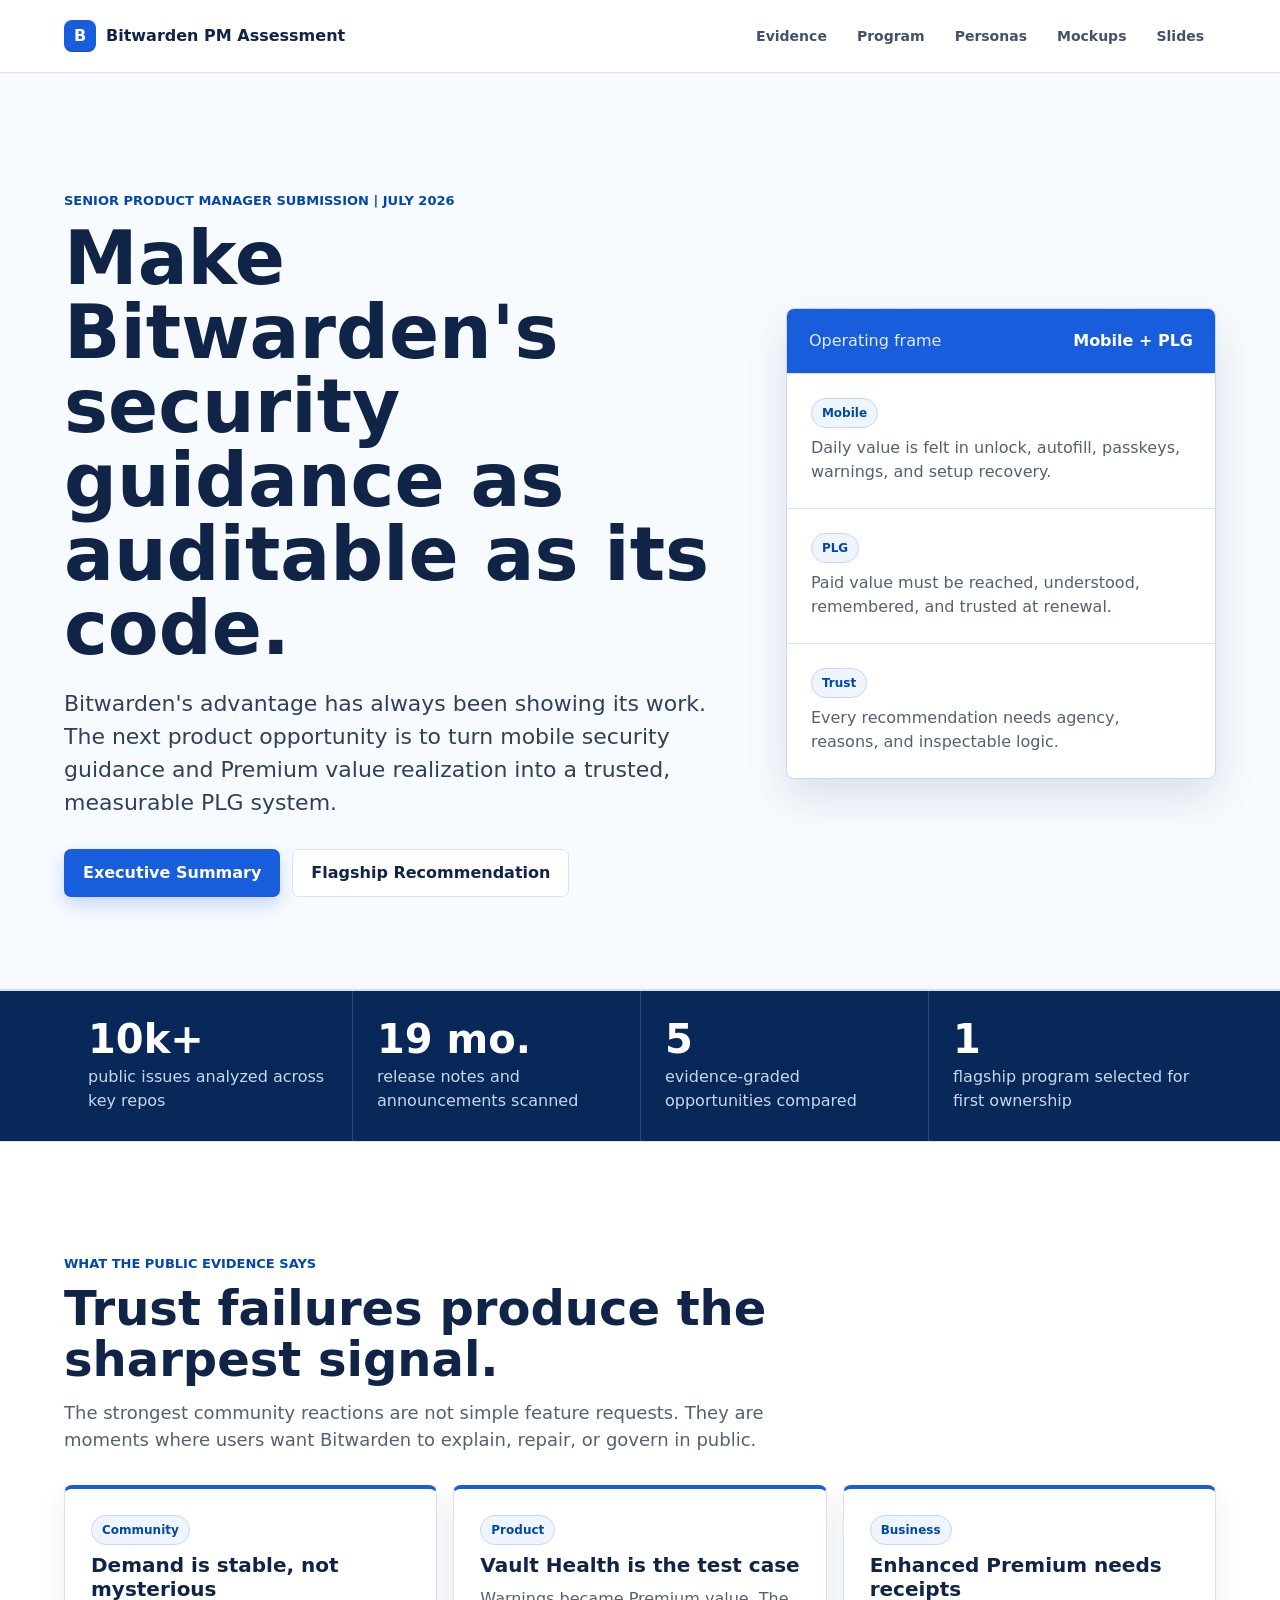
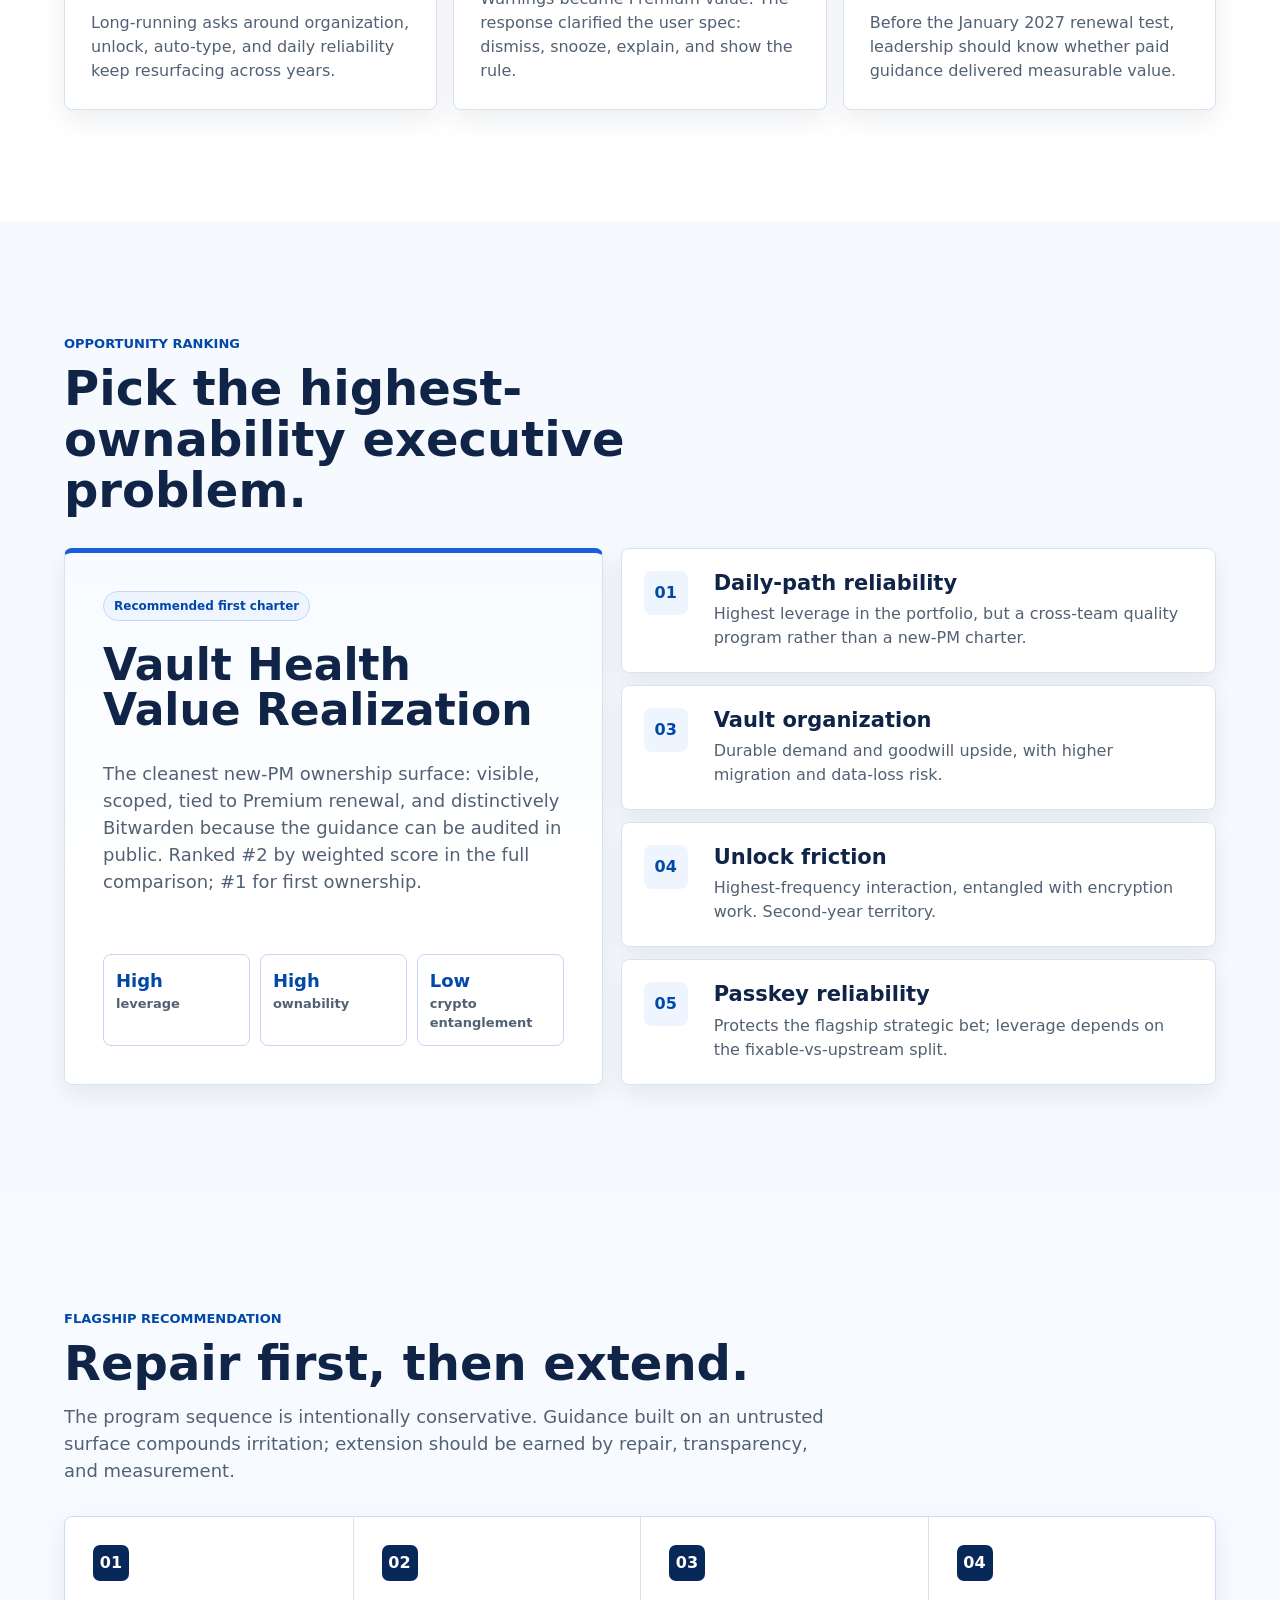
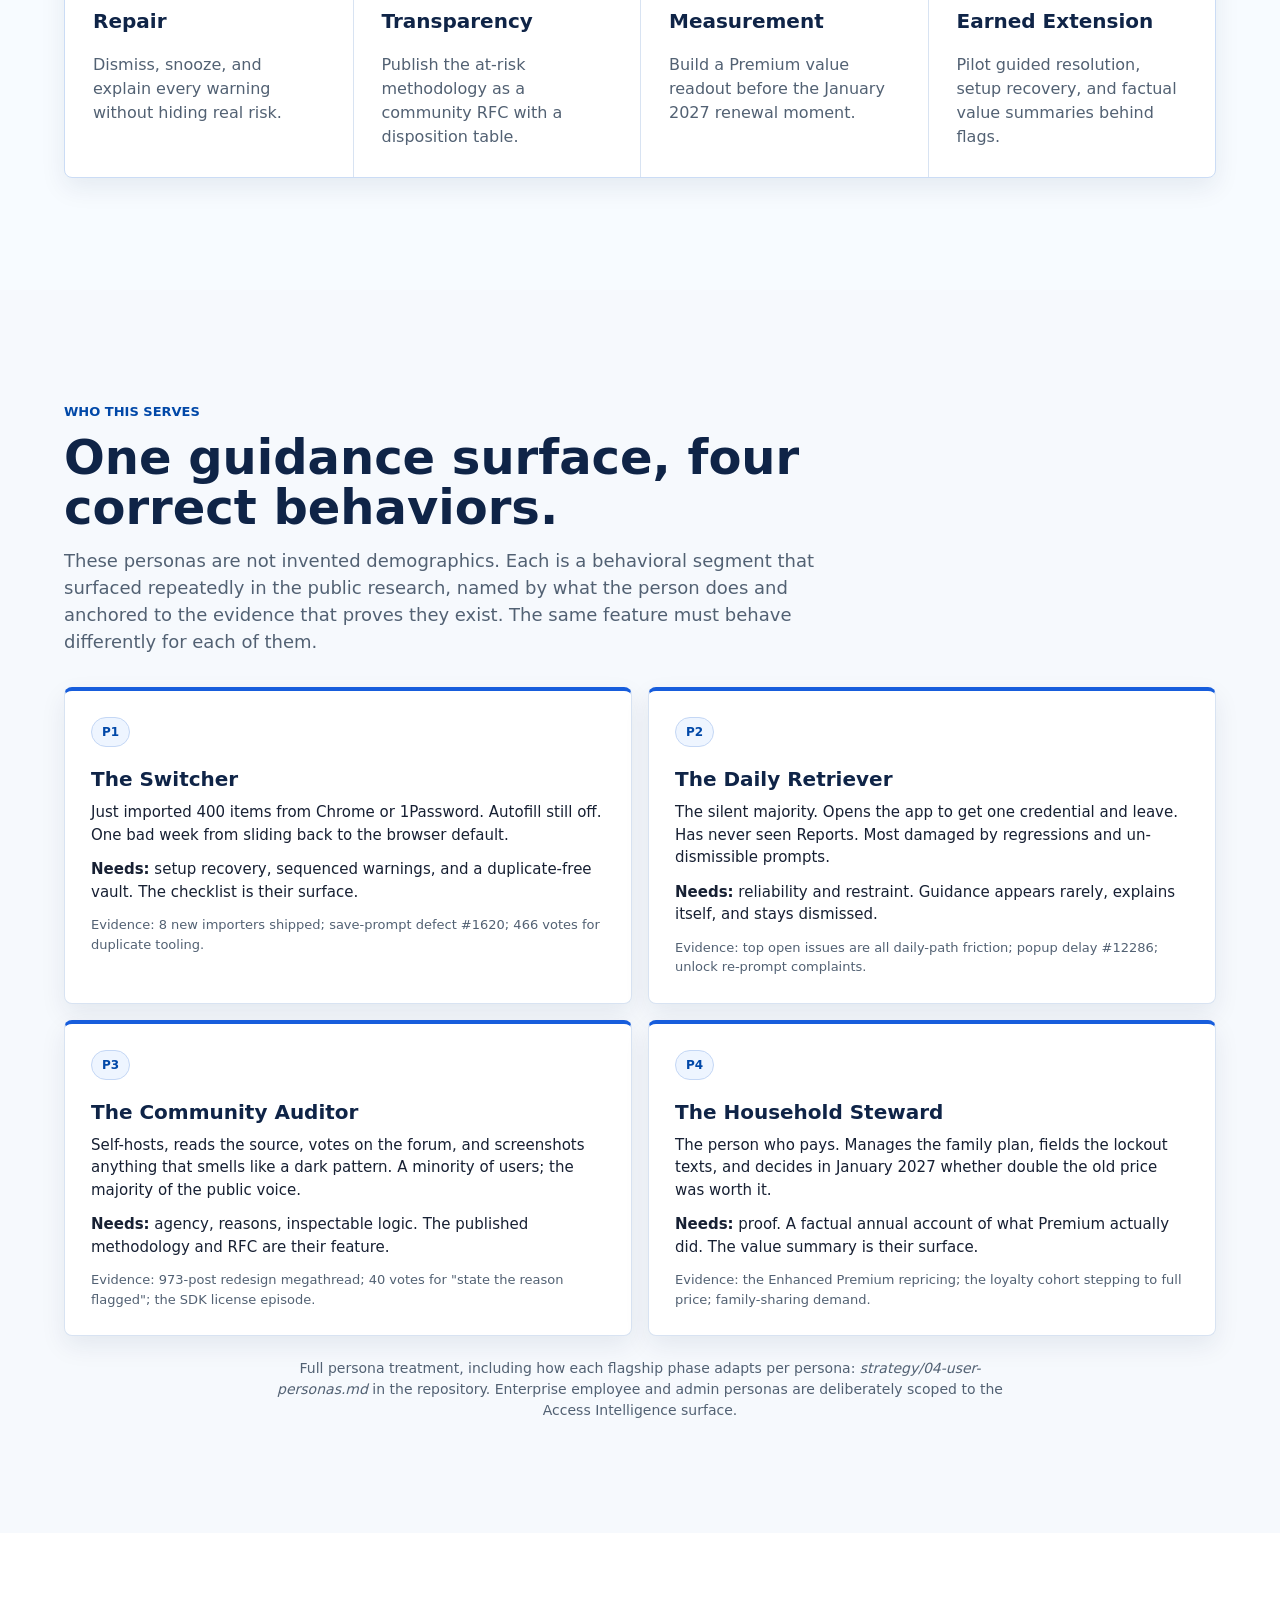
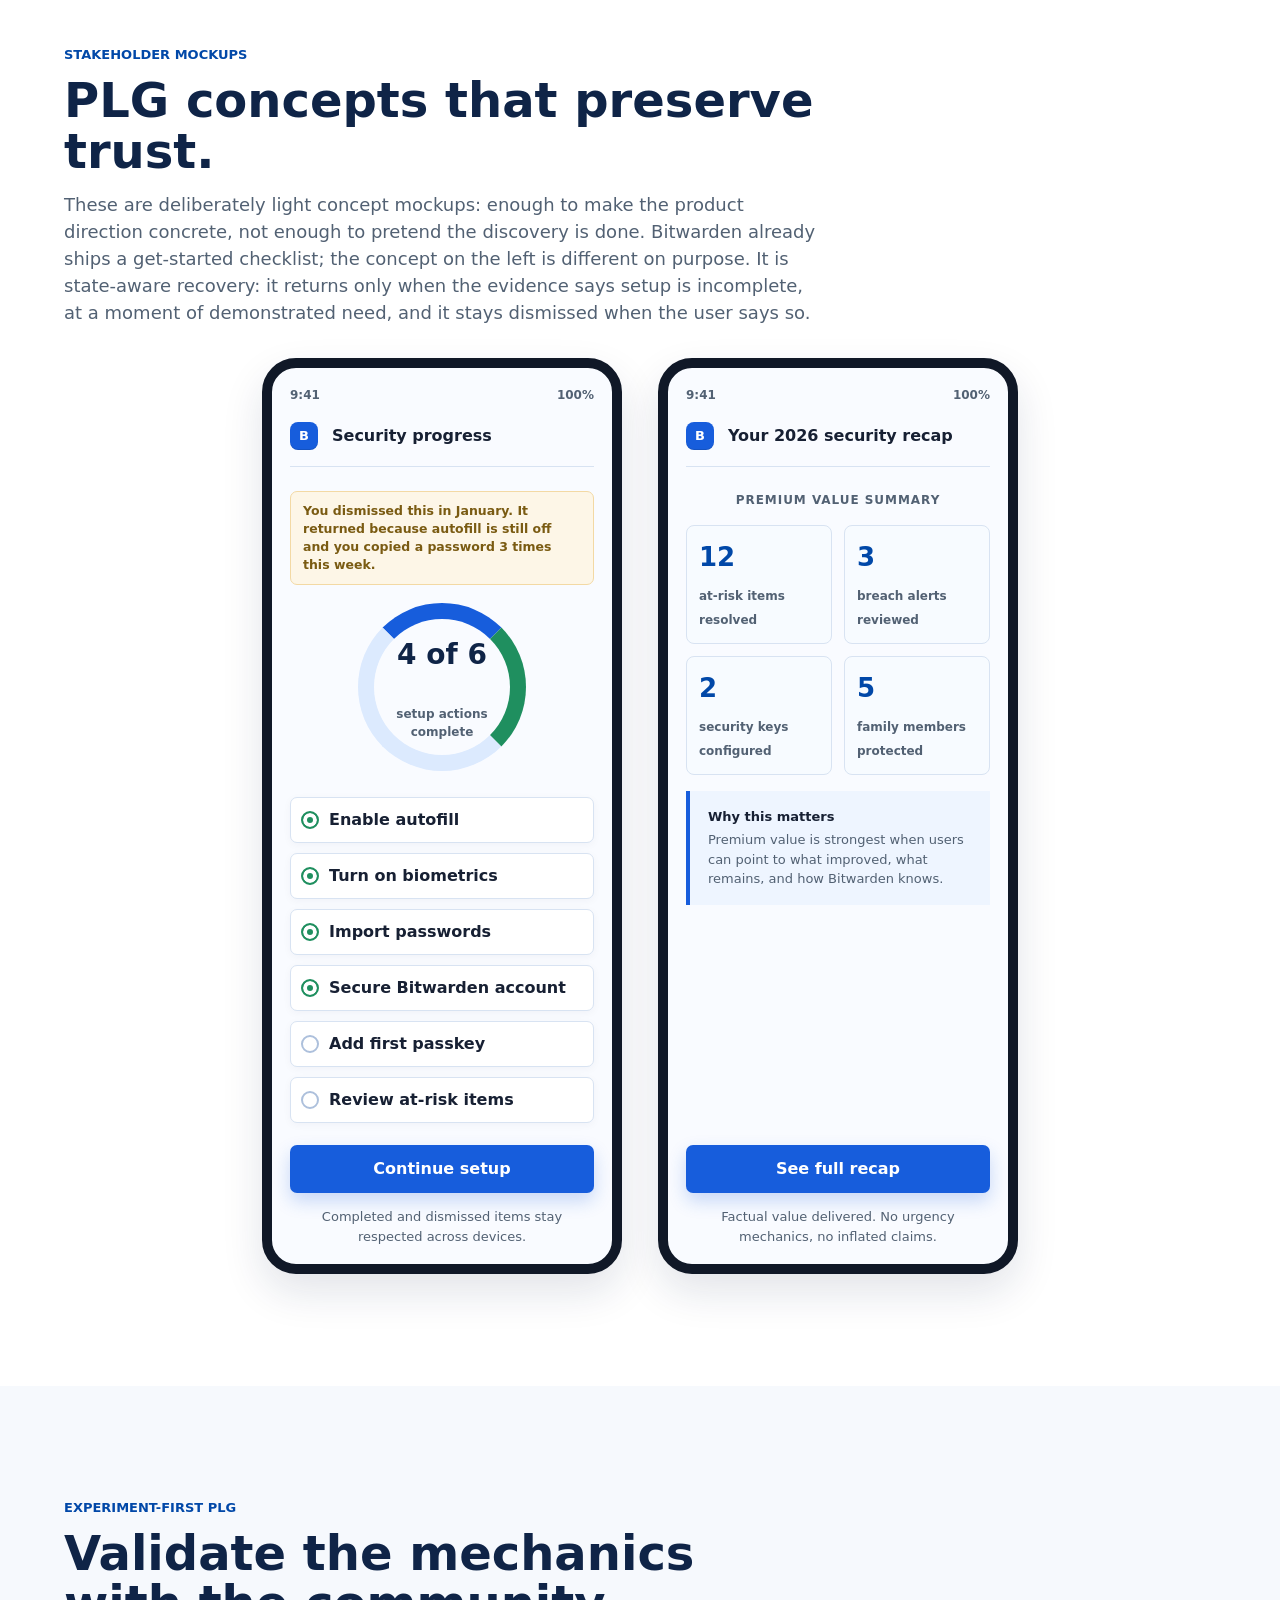
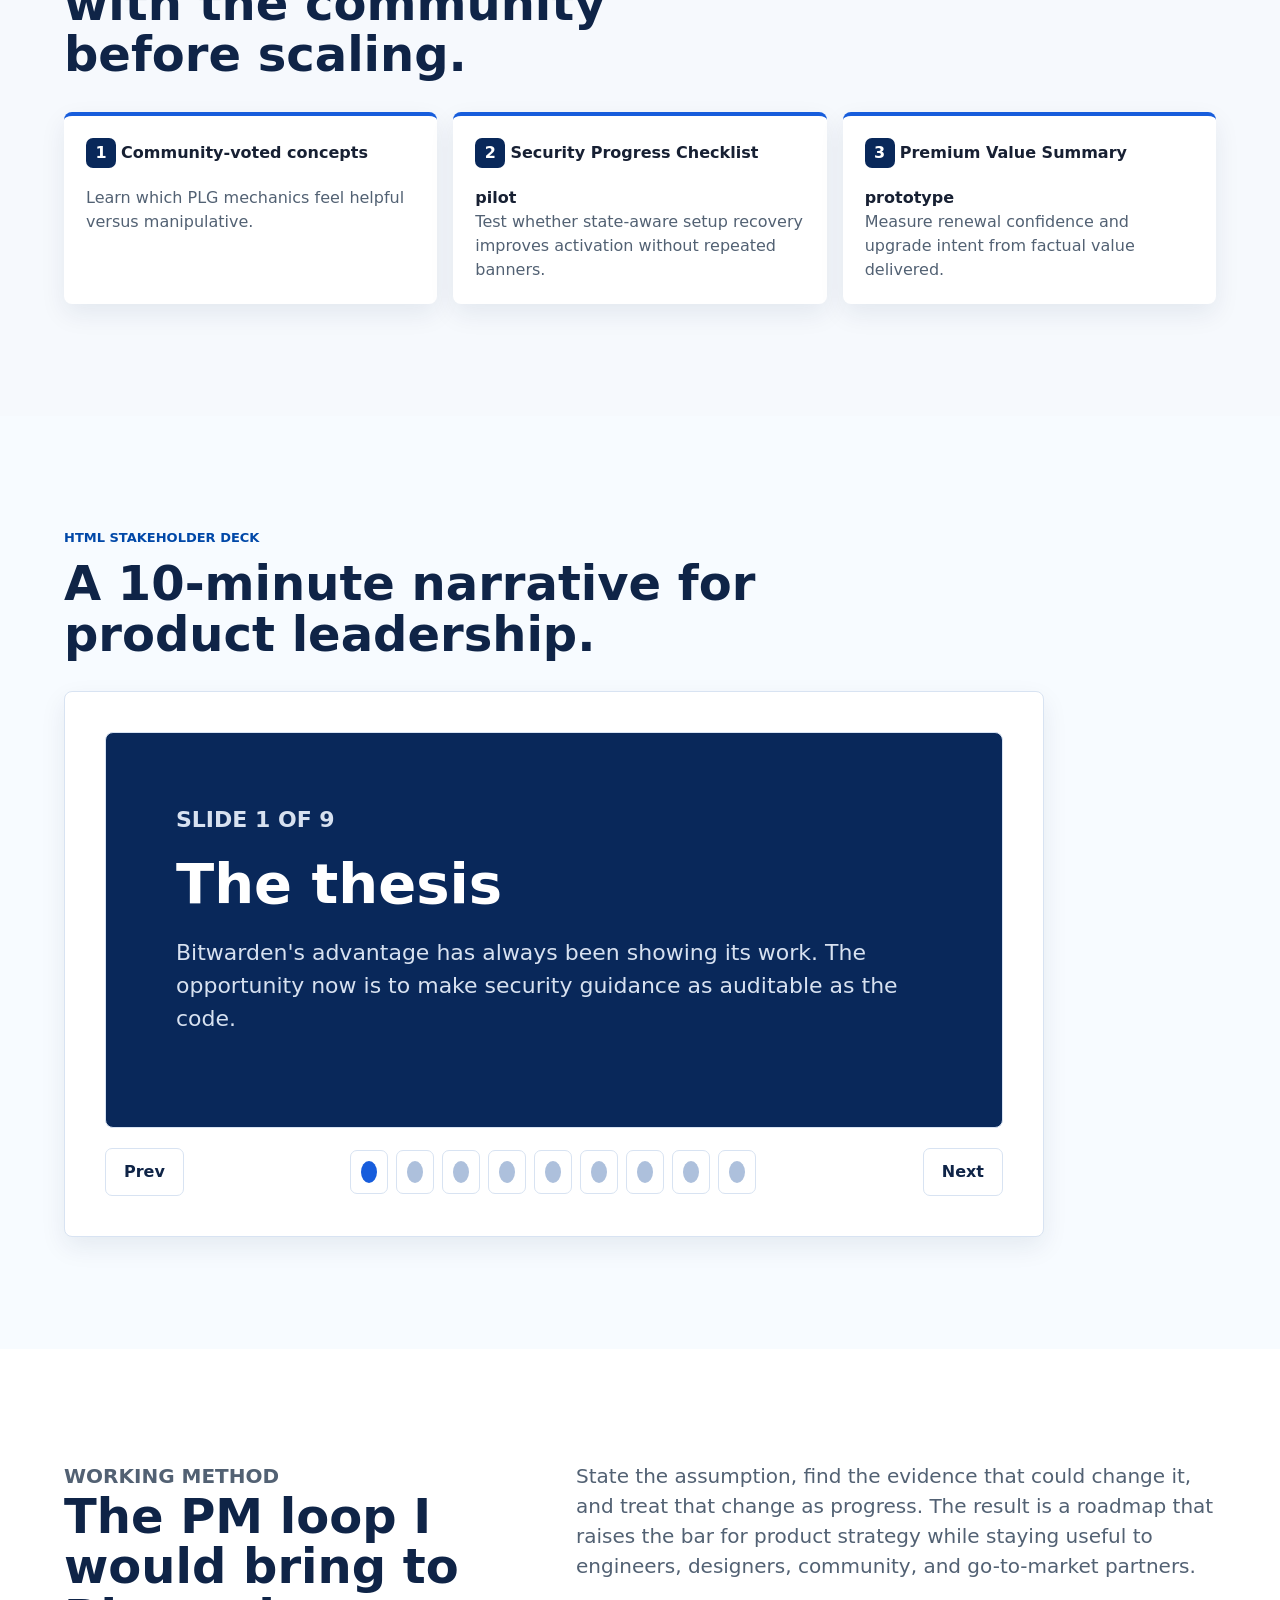
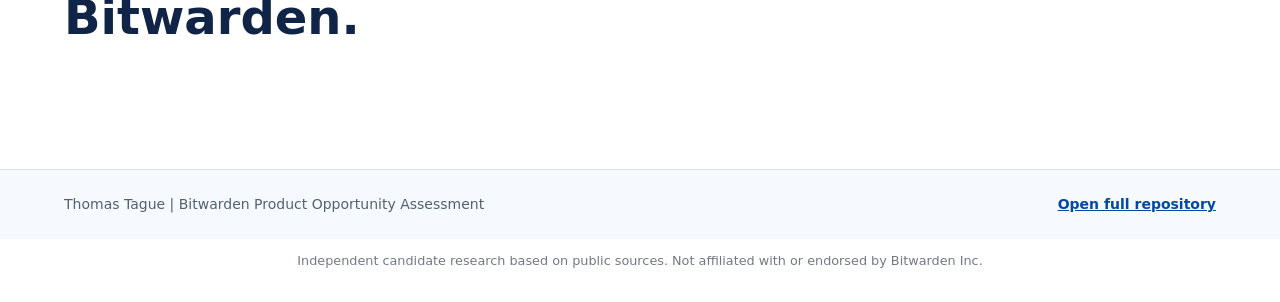
==== commit 61c6f105: "Add evidence-derived user personas; fix mockup sizing and differentiation Four behavioral personas (" ====
--- a/index.html
+++ b/index.html
@@ -17,6 +17,7 @@
       <nav class="top-nav" aria-label="Primary navigation">
         <a href="#evidence">Evidence</a>
         <a href="#program">Program</a>
+        <a href="#personas">Personas</a>
         <a href="#mockups">Mockups</a>
         <a href="#slides">Slides</a>
       </nav>
@@ -180,13 +181,58 @@
         </ol>
       </section>
 
+      <section id="personas" class="section persona-section">
+        <div class="section-heading">
+          <p class="eyebrow">Who this serves</p>
+          <h2>One guidance surface, four correct behaviors.</h2>
+          <p>
+            These personas are not invented demographics. Each is a behavioral segment that surfaced repeatedly
+            in the public research, named by what the person does and anchored to the evidence that proves they exist.
+            The same feature must behave differently for each of them.
+          </p>
+        </div>
+        <div class="persona-grid">
+          <article class="persona-card">
+            <span class="tag">P1</span>
+            <h3>The Switcher</h3>
+            <p class="persona-who">Just imported 400 items from Chrome or 1Password. Autofill still off. One bad week from sliding back to the browser default.</p>
+            <p class="persona-need"><strong>Needs:</strong> setup recovery, sequenced warnings, and a duplicate-free vault. The checklist is their surface.</p>
+            <p class="persona-evidence">Evidence: 8 new importers shipped; save-prompt defect #1620; 466 votes for duplicate tooling.</p>
+          </article>
+          <article class="persona-card">
+            <span class="tag">P2</span>
+            <h3>The Daily Retriever</h3>
+            <p class="persona-who">The silent majority. Opens the app to get one credential and leave. Has never seen Reports. Most damaged by regressions and un-dismissible prompts.</p>
+            <p class="persona-need"><strong>Needs:</strong> reliability and restraint. Guidance appears rarely, explains itself, and stays dismissed.</p>
+            <p class="persona-evidence">Evidence: top open issues are all daily-path friction; popup delay #12286; unlock re-prompt complaints.</p>
+          </article>
+          <article class="persona-card">
+            <span class="tag">P3</span>
+            <h3>The Community Auditor</h3>
+            <p class="persona-who">Self-hosts, reads the source, votes on the forum, and screenshots anything that smells like a dark pattern. A minority of users; the majority of the public voice.</p>
+            <p class="persona-need"><strong>Needs:</strong> agency, reasons, inspectable logic. The published methodology and RFC are their feature.</p>
+            <p class="persona-evidence">Evidence: 973-post redesign megathread; 40 votes for "state the reason flagged"; the SDK license episode.</p>
+          </article>
+          <article class="persona-card">
+            <span class="tag">P4</span>
+            <h3>The Household Steward</h3>
+            <p class="persona-who">The person who pays. Manages the family plan, fields the lockout texts, and decides in January 2027 whether double the old price was worth it.</p>
+            <p class="persona-need"><strong>Needs:</strong> proof. A factual annual account of what Premium actually did. The value summary is their surface.</p>
+            <p class="persona-evidence">Evidence: the Enhanced Premium repricing; the loyalty cohort stepping to full price; family-sharing demand.</p>
+          </article>
+        </div>
+        <p class="persona-footnote">Full persona treatment, including how each flagship phase adapts per persona: <em>strategy/04-user-personas.md</em> in the repository. Enterprise employee and admin personas are deliberately scoped to the Access Intelligence surface.</p>
+      </section>
+
       <section id="mockups" class="section">
         <div class="section-heading">
           <p class="eyebrow">Stakeholder mockups</p>
           <h2>PLG concepts that preserve trust.</h2>
           <p>
             These are deliberately light concept mockups: enough to make the product direction concrete, not enough
-            to pretend the discovery is done.
+            to pretend the discovery is done. Bitwarden already ships a get-started checklist; the concept on the left
+            is different on purpose. It is state-aware recovery: it returns only when the evidence says setup is
+            incomplete, at a moment of demonstrated need, and it stays dismissed when the user says so.
           </p>
         </div>
         <div class="mockup-grid">
@@ -196,6 +242,7 @@
               <span class="mini-shield">B</span>
               <strong>Security progress</strong>
             </div>
+            <p class="resume-note">You dismissed this in January. It returned because autofill is still off and you copied a password 3 times this week.</p>
             <div class="progress-ring">
               <span>4 of 6</span>
               <small>setup actions complete</small>
--- a/styles.css
+++ b/styles.css
@@ -526,7 +526,16 @@
 .mockup-grid {
   grid-template-columns: repeat(auto-fit, minmax(300px, 380px));
   justify-content: center;
-  align-items: start;
+  align-items: stretch;
+}
+
+.phone-frame {
+  display: flex;
+  flex-direction: column;
+}
+
+.phone-frame .mock-button {
+  margin-top: auto;
 }
 
 .phone-frame {
@@ -1063,4 +1072,71 @@
 
 .phone-frame .summary-note p {
   margin: 4px 0 0;
+}
+.persona-section {
+  background: var(--surface-soft);
+}
+
+.persona-grid {
+  display: grid;
+  grid-template-columns: repeat(2, 1fr);
+  gap: 16px;
+}
+
+.persona-card {
+  border: 1px solid var(--line);
+  border-top: 4px solid var(--blue-700);
+  border-radius: 8px;
+  padding: 26px;
+  background: var(--surface);
+  box-shadow: var(--shadow-soft);
+}
+
+.persona-card h3 {
+  margin: 12px 0 10px;
+}
+
+.persona-card p {
+  margin: 0 0 12px;
+  font-size: 15px;
+}
+
+.persona-who {
+  color: var(--ink);
+}
+
+.persona-need {
+  color: var(--ink);
+}
+
+.persona-evidence {
+  margin-bottom: 0 !important;
+  color: var(--muted);
+  font-size: 13px !important;
+}
+
+.persona-footnote {
+  margin: 22px auto 0;
+  max-width: 760px;
+  color: var(--muted);
+  font-size: 14px;
+  text-align: center;
+}
+
+.resume-note {
+  margin: 0 0 18px;
+  border: 1px solid #f3d9a4;
+  border-radius: 7px;
+  padding: 10px 12px;
+  background: #fdf6e7;
+  color: #7a5b12;
+  font-size: 12.5px;
+  font-weight: 600;
+  line-height: 1.45;
+}
+
+@media (max-width: 720px) {
+  .persona-grid {
+    grid-template-columns: 1fr;
+  }
 }
